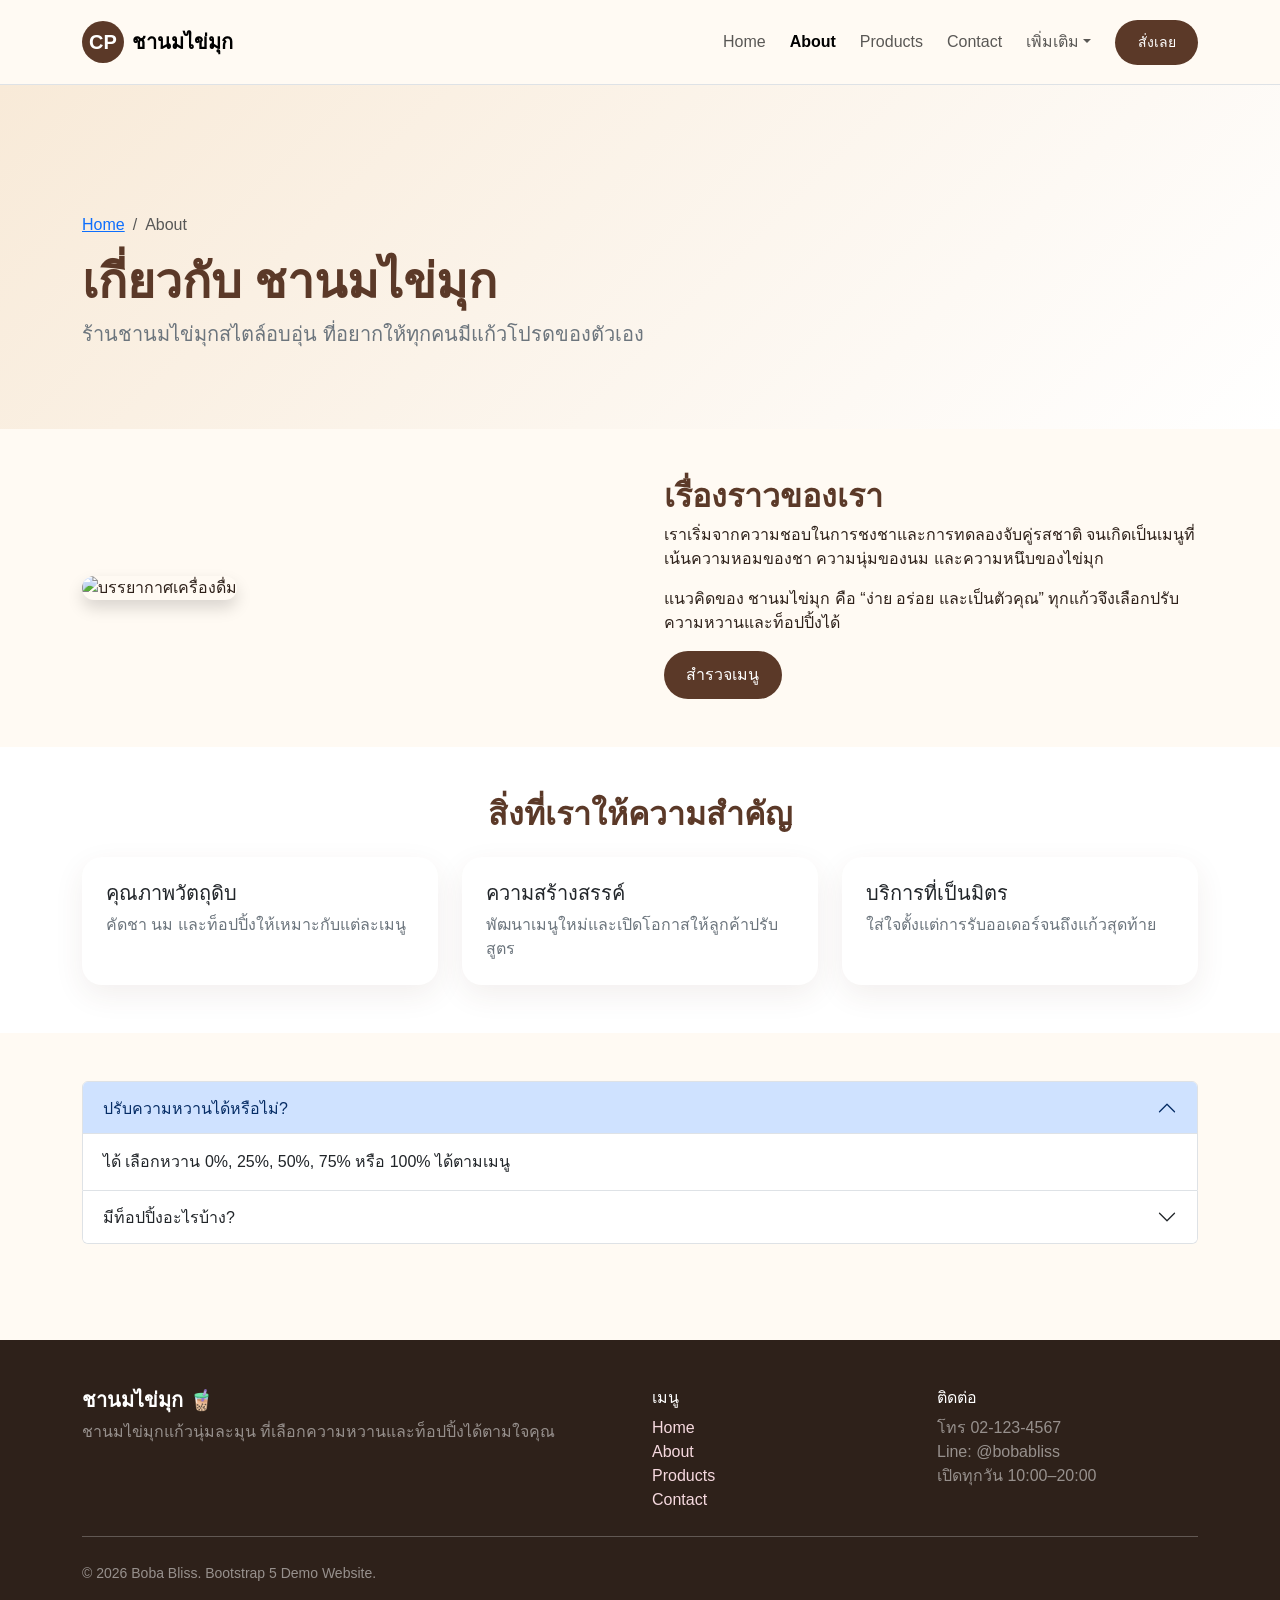
==== about.html @ ddce0447 "Initial commit" ====
<!doctype html>
<html lang="th">

<head>
  <meta charset="utf-8">
  <meta name="viewport" content="width=device-width, initial-scale=1">
  <title>About | ชานมไข่มุก</title>
  <link href="https://cdn.jsdelivr.net/npm/bootstrap@5.3.3/dist/css/bootstrap.min.css" rel="stylesheet">
  <link rel="stylesheet" href="css/style.css">
</head>

<body>

  <nav class="navbar navbar-expand-lg sticky-top border-bottom">
    <div class="container py-2">
      <a class="navbar-brand fw-bold d-flex align-items-center" href="index.html" data-page="index.html">
        <span class="brand-bubble">CP</span> ชานมไข่มุก
      </a>
      <button class="navbar-toggler" type="button" data-bs-toggle="collapse" data-bs-target="#mainNav"
        aria-controls="mainNav" aria-expanded="false" aria-label="เปิดเมนู">
        <span class="navbar-toggler-icon"></span>
      </button>
      <div class="collapse navbar-collapse" id="mainNav">
        <ul class="navbar-nav ms-auto align-items-lg-center gap-lg-2">
          <li class="nav-item"><a class="nav-link" href="index.html" data-page="index.html">Home</a></li>
          <li class="nav-item"><a class="nav-link active fw-semibold" href="about.html" data-page="about.html"
              aria-current="page">About</a></li>
          <li class="nav-item"><a class="nav-link" href="services.html" data-page="services.html">Products</a></li>
          <li class="nav-item"><a class="nav-link" href="contact.html" data-page="contact.html">Contact</a></li>
          <li class="nav-item dropdown">
            <a class="nav-link dropdown-toggle" href="#" role="button" data-bs-toggle="dropdown">เพิ่มเติม</a>
            <ul class="dropdown-menu dropdown-menu-end">
              <li><a class="dropdown-item" href="services.html" data-page="services.html">เมนูแนะนำ</a></li>
              <li><a class="dropdown-item" href="contact.html" data-page="contact.html">สั่งซื้อ / ติดต่อ</a></li>
            </ul>
          </li>
          <li class="nav-item ms-lg-2"><a class="btn btn-boba btn-sm" href="contact.html"
              data-page="contact.html">สั่งเลย</a></li>
        </ul>
      </div>
    </div>
  </nav>


  <section class="page-hero">
    <div class="container">
      <nav aria-label="breadcrumb">
        <ol class="breadcrumb">
          <li class="breadcrumb-item"><a href="index.html" data-page="index.html">Home</a></li>
          <li class="breadcrumb-item active">About</li>
        </ol>
      </nav>
      <h1 class="display-5 fw-bold section-title mt-3">เกี่ยวกับ ชานมไข่มุก</h1>
      <p class="lead text-secondary">ร้านชานมไข่มุกสไตล์อบอุ่น ที่อยากให้ทุกคนมีแก้วโปรดของตัวเอง</p>
    </div>
  </section>
  <section class="py-5">
    <div class="container">
      <div class="row align-items-center g-5">
        <div class="col-lg-6"><img class="img-fluid rounded-4 shadow"
            src="https://images.unsplash.com/photo-1525385133512-2f3bdd039054?auto=format&fit=crop&w=1200&q=85"
            alt="บรรยากาศเครื่องดื่ม"></div>
        <div class="col-lg-6">
          <h2 class="section-title">เรื่องราวของเรา</h2>
          <p>เราเริ่มจากความชอบในการชงชาและการทดลองจับคู่รสชาติ จนเกิดเป็นเมนูที่เน้นความหอมของชา ความนุ่มของนม
            และความหนึบของไข่มุก</p>
          <p>แนวคิดของ ชานมไข่มุก คือ “ง่าย อร่อย และเป็นตัวคุณ” ทุกแก้วจึงเลือกปรับความหวานและท็อปปิ้งได้</p><a
            class="btn btn-boba" href="services.html" data-page="services.html">สำรวจเมนู</a>
        </div>
      </div>
    </div>
  </section>
  <section class="py-5 bg-white">
    <div class="container">
      <h2 class="section-title text-center mb-4">สิ่งที่เราให้ความสำคัญ</h2>
      <div class="row g-4">
        <div class="col-md-4">
          <div class="card h-100 p-4">
            <h5>คุณภาพวัตถุดิบ</h5>
            <p class="text-secondary mb-0">คัดชา นม และท็อปปิ้งให้เหมาะกับแต่ละเมนู</p>
          </div>
        </div>
        <div class="col-md-4">
          <div class="card h-100 p-4">
            <h5>ความสร้างสรรค์</h5>
            <p class="text-secondary mb-0">พัฒนาเมนูใหม่และเปิดโอกาสให้ลูกค้าปรับสูตร</p>
          </div>
        </div>
        <div class="col-md-4">
          <div class="card h-100 p-4">
            <h5>บริการที่เป็นมิตร</h5>
            <p class="text-secondary mb-0">ใส่ใจตั้งแต่การรับออเดอร์จนถึงแก้วสุดท้าย</p>
          </div>
        </div>
      </div>
    </div>
  </section>
  <section class="py-5">
    <div class="container">
      <div class="accordion" id="aboutAccordion">
        <div class="accordion-item">
          <h2 class="accordion-header"><button class="accordion-button" data-bs-toggle="collapse"
              data-bs-target="#a1">ปรับความหวานได้หรือไม่?</button></h2>
          <div id="a1" class="accordion-collapse collapse show" data-bs-parent="#aboutAccordion">
            <div class="accordion-body">ได้ เลือกหวาน 0%, 25%, 50%, 75% หรือ 100% ได้ตามเมนู</div>
          </div>
        </div>
        <div class="accordion-item">
          <h2 class="accordion-header"><button class="accordion-button collapsed" data-bs-toggle="collapse"
              data-bs-target="#a2">มีท็อปปิ้งอะไรบ้าง?</button></h2>
          <div id="a2" class="accordion-collapse collapse" data-bs-parent="#aboutAccordion">
            <div class="accordion-body">ไข่มุกบราวน์ชูการ์ วุ้นมะพร้าว พุดดิ้ง และครีมชีส</div>
          </div>
        </div>
      </div>
    </div>
  </section>


  <footer class="pt-5 pb-4 mt-5">
    <div class="container">
      <div class="row g-4">
        <div class="col-md-6">
          <h5 class="fw-bold">ชานมไข่มุก 🧋</h5>
          <p class="mb-0 text-white-50">ชานมไข่มุกแก้วนุ่มละมุน ที่เลือกความหวานและท็อปปิ้งได้ตามใจคุณ</p>
        </div>
        <div class="col-md-3">
          <h6>เมนู</h6><a href="index.html">Home</a><br><a href="about.html">About</a><br><a
            href="services.html">Products</a><br><a href="contact.html">Contact</a>
        </div>
        <div class="col-md-3">
          <h6>ติดต่อ</h6>
          <p class="text-white-50 mb-0">โทร 02-123-4567<br>Line: @bobabliss<br>เปิดทุกวัน 10:00–20:00</p>
        </div>
      </div>
      <hr class="border-light opacity-25 my-4">
      <small class="text-white-50">© <span class="current-year"></span> Boba Bliss. Bootstrap 5 Demo Website.</small>
    </div>
  </footer>

  <script src="https://cdn.jsdelivr.net/npm/bootstrap@5.3.3/dist/js/bootstrap.bundle.min.js"></script>
  <script src="js/script.js"></script>
</body>

</html>
---- css/style.css ----
:root{
  --milk:#fffaf3;
  --brown:#5b3928;
  --tea:#8b5e3c;
  --pink:#eaa8b8;
  --cream:#f8ead8;
  --dark:#2e211a;
}
body{font-family:"Segoe UI",Tahoma,sans-serif;background:var(--milk);color:var(--dark);}
.navbar{background:rgba(255,250,243,.96)!important;backdrop-filter:blur(8px);}
.brand-bubble{width:42px;height:42px;border-radius:50%;background:var(--brown);display:inline-flex;align-items:center;justify-content:center;color:#fff;font-weight:700;margin-right:.5rem;}
.hero{min-height:72vh;background:linear-gradient(90deg,rgba(46,33,26,.78),rgba(46,33,26,.2)),url("https://images.unsplash.com/photo-1558857563-b371033873b8?auto=format&fit=crop&w=1800&q=85") center/cover;display:flex;align-items:center;color:#fff;}
.hero .badge{font-size:.9rem;}
.section-title{color:var(--brown);font-weight:800;}
.card{border:0;border-radius:1.25rem;overflow:hidden;box-shadow:0 10px 30px rgba(91,57,40,.08);}
.card img{object-fit:cover;}
.product-card img{height:230px;}
.feature-icon{width:56px;height:56px;border-radius:1rem;background:var(--cream);display:flex;align-items:center;justify-content:center;font-size:1.5rem;}
.btn-boba{background:var(--brown);color:#fff;border-radius:999px;padding:.75rem 1.4rem;border:0;}
.btn-boba:hover{background:#3f281d;color:#fff;}
.btn-pink{background:var(--pink);color:#2e211a;border-radius:999px;border:0;}
.page-hero{padding:8rem 0 4rem;background:linear-gradient(135deg,var(--cream),#fff);}
.breadcrumb{margin-bottom:0;}
.contact-box{background:#fff;border-radius:1.25rem;padding:2rem;box-shadow:0 10px 30px rgba(91,57,40,.08);}
footer{background:#2e211a;color:#fff;}
footer a{color:#f6d9df;text-decoration:none;}
.map-box{min-height:310px;border-radius:1.25rem;background:linear-gradient(135deg,#ead5bb,#c9a984);display:flex;align-items:center;justify-content:center;text-align:center;color:var(--brown);}
.carousel img{height:480px;object-fit:cover;}
@media(max-width:767px){.hero{min-height:65vh}.carousel img{height:300px}.hero h1{font-size:2.4rem;}}
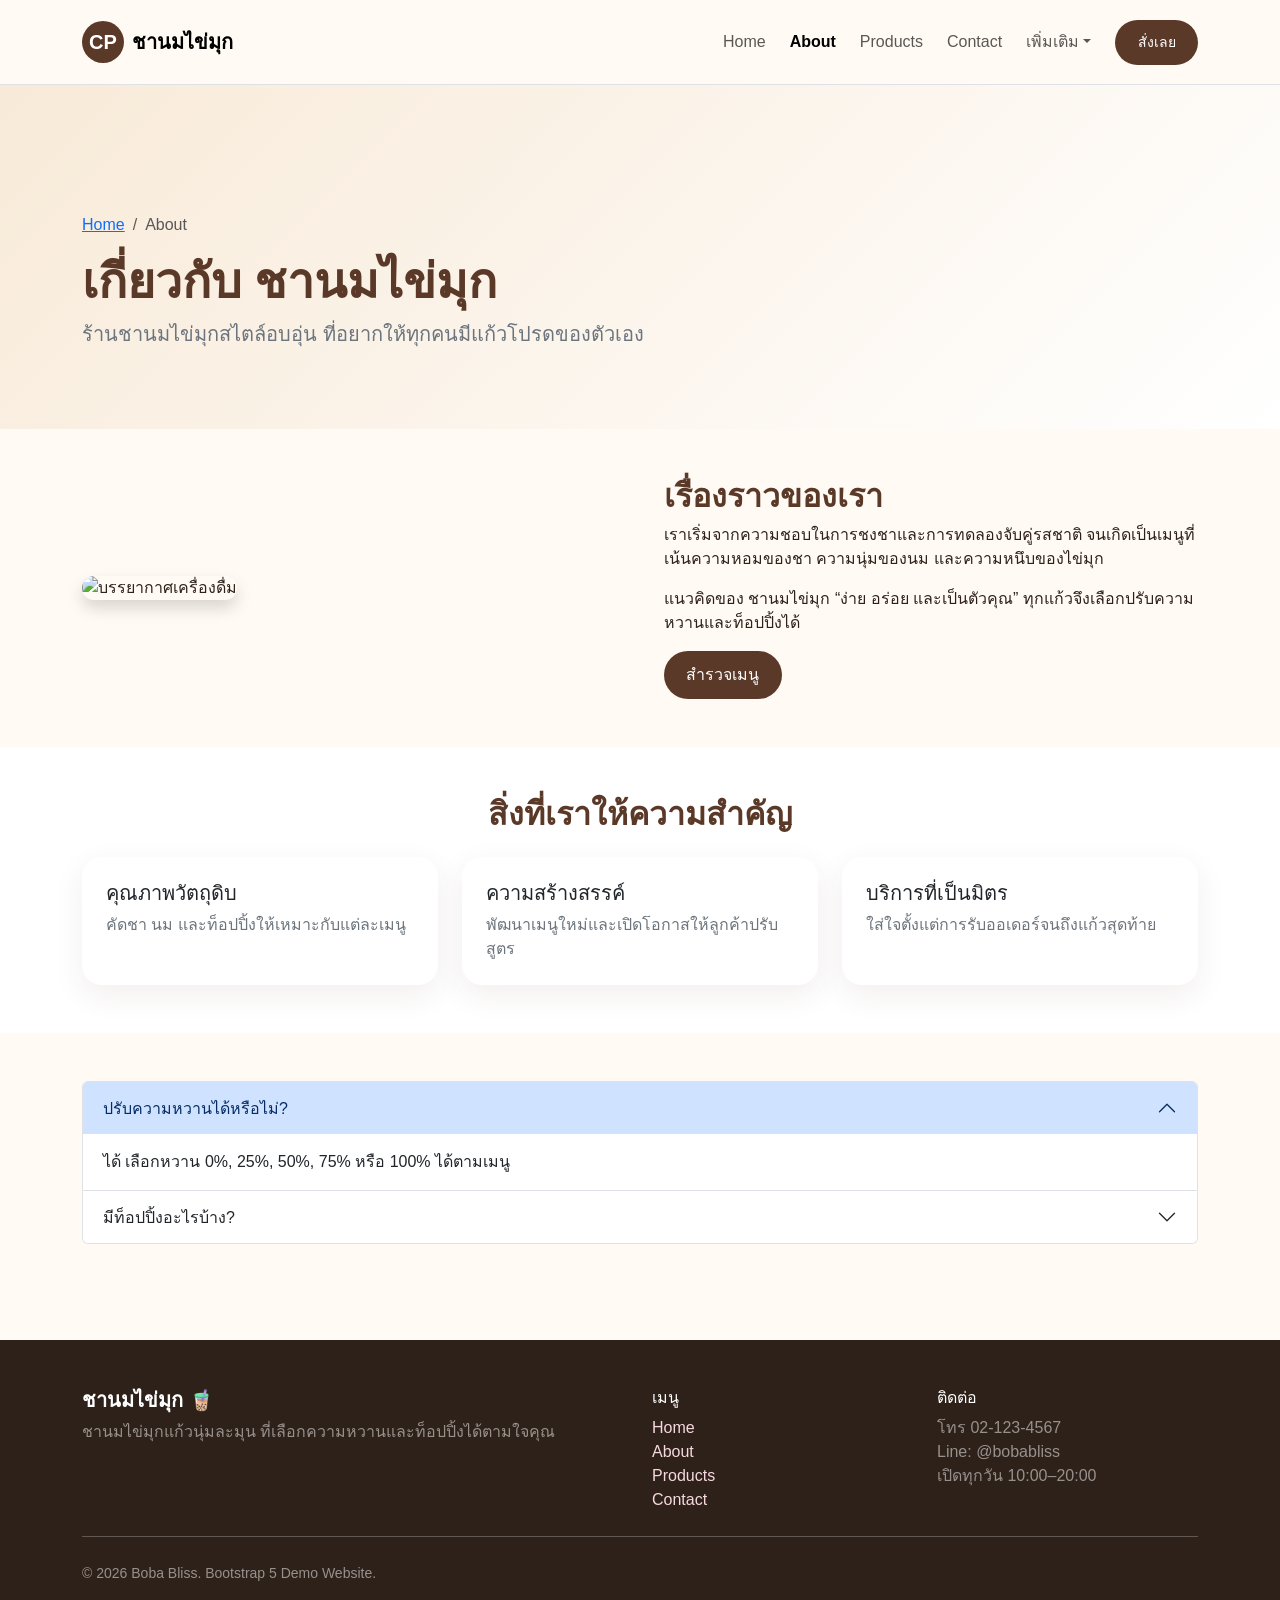
==== commit f05b8b1a: "update v1" ====
--- a/about.html
+++ b/about.html
@@ -64,7 +64,7 @@
           <h2 class="section-title">เรื่องราวของเรา</h2>
           <p>เราเริ่มจากความชอบในการชงชาและการทดลองจับคู่รสชาติ จนเกิดเป็นเมนูที่เน้นความหอมของชา ความนุ่มของนม
             และความหนึบของไข่มุก</p>
-          <p>แนวคิดของ ชานมไข่มุก คือ “ง่าย อร่อย และเป็นตัวคุณ” ทุกแก้วจึงเลือกปรับความหวานและท็อปปิ้งได้</p><a
+          <p>แนวคิดของ ชานมไข่มุก “ง่าย อร่อย และเป็นตัวคุณ” ทุกแก้วจึงเลือกปรับความหวานและท็อปปิ้งได้</p><a
             class="btn btn-boba" href="services.html" data-page="services.html">สำรวจเมนู</a>
         </div>
       </div>
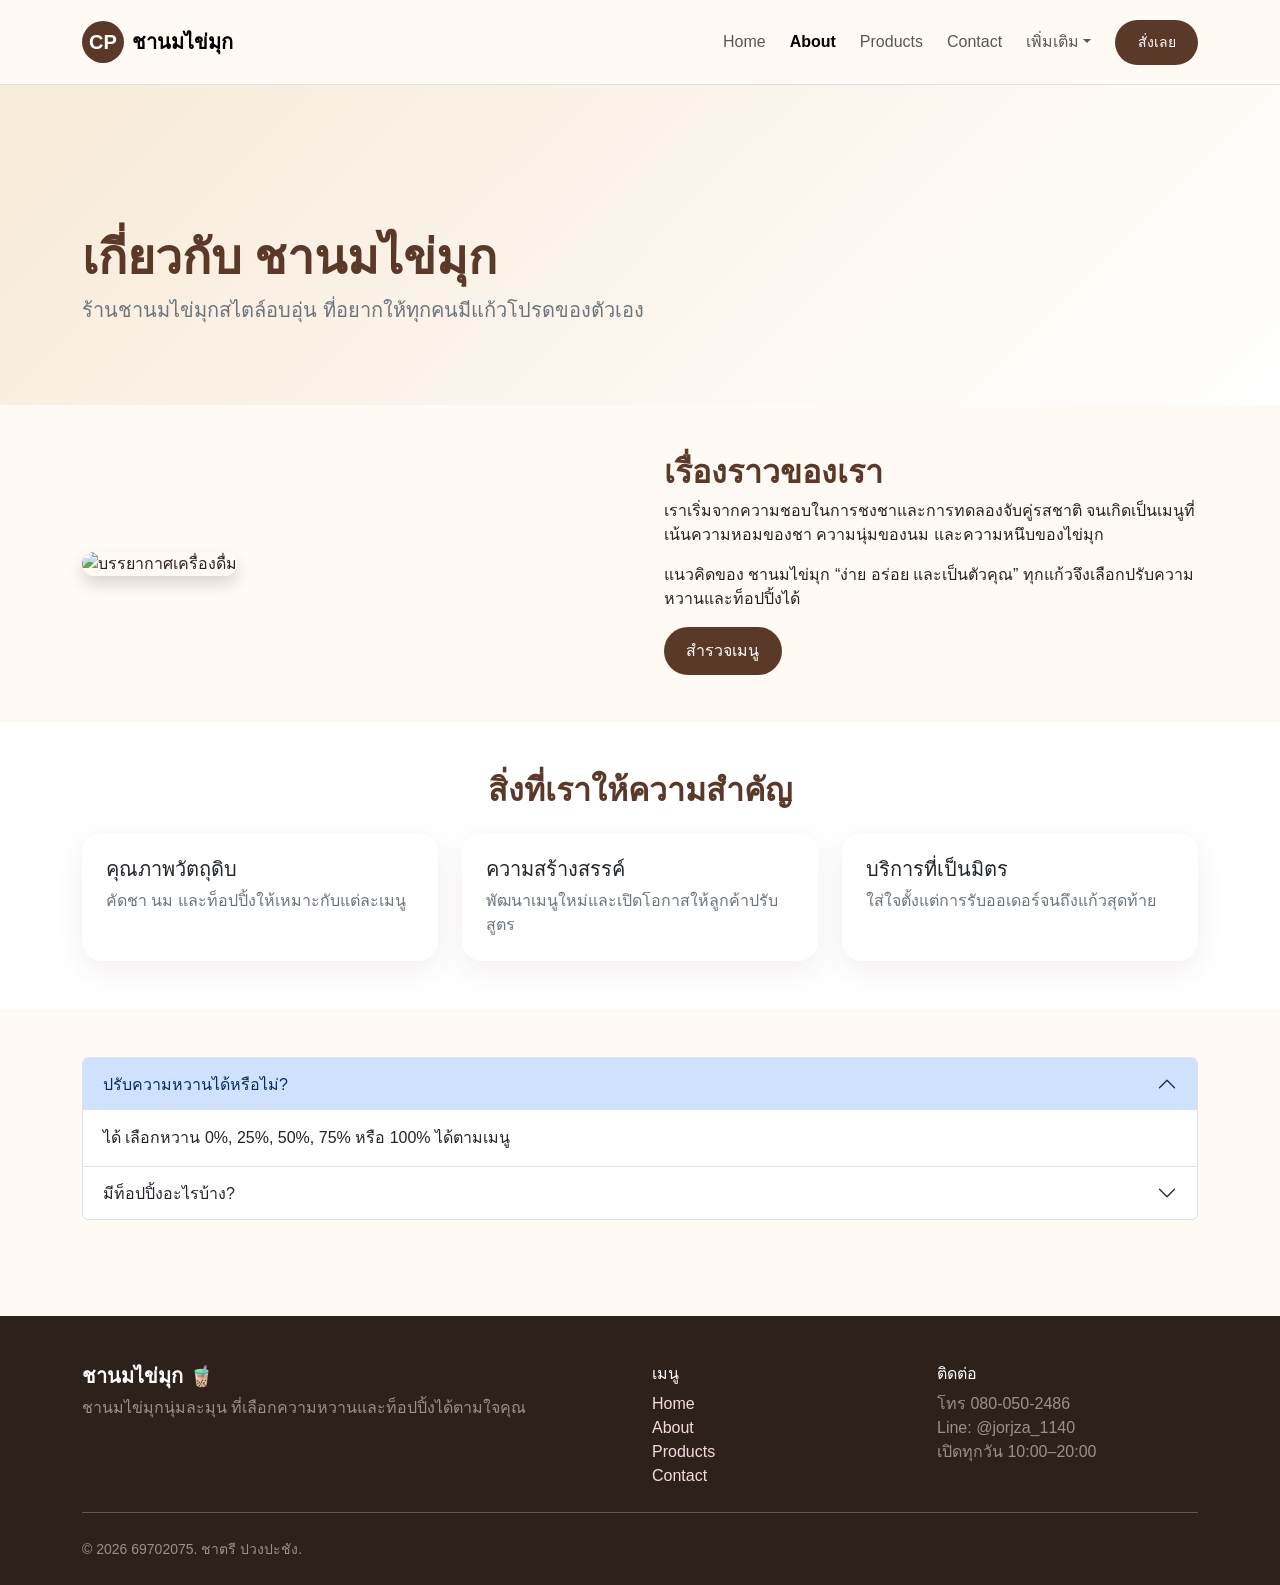
==== commit b788daef: "update v1" ====
--- a/about.html
+++ b/about.html
@@ -46,8 +46,6 @@
     <div class="container">
       <nav aria-label="breadcrumb">
         <ol class="breadcrumb">
-          <li class="breadcrumb-item"><a href="index.html" data-page="index.html">Home</a></li>
-          <li class="breadcrumb-item active">About</li>
         </ol>
       </nav>
       <h1 class="display-5 fw-bold section-title mt-3">เกี่ยวกับ ชานมไข่มุก</h1>
@@ -122,7 +120,7 @@
       <div class="row g-4">
         <div class="col-md-6">
           <h5 class="fw-bold">ชานมไข่มุก 🧋</h5>
-          <p class="mb-0 text-white-50">ชานมไข่มุกแก้วนุ่มละมุน ที่เลือกความหวานและท็อปปิ้งได้ตามใจคุณ</p>
+          <p class="mb-0 text-white-50">ชานมไข่มุกนุ่มละมุน ที่เลือกความหวานและท็อปปิ้งได้ตามใจคุณ</p>
         </div>
         <div class="col-md-3">
           <h6>เมนู</h6><a href="index.html">Home</a><br><a href="about.html">About</a><br><a
@@ -130,11 +128,11 @@
         </div>
         <div class="col-md-3">
           <h6>ติดต่อ</h6>
-          <p class="text-white-50 mb-0">โทร 02-123-4567<br>Line: @bobabliss<br>เปิดทุกวัน 10:00–20:00</p>
+          <p class="text-white-50 mb-0">โทร 080-050-2486<br>Line: @jorjza_1140<br>เปิดทุกวัน 10:00–20:00</p>
         </div>
       </div>
       <hr class="border-light opacity-25 my-4">
-      <small class="text-white-50">© <span class="current-year"></span> Boba Bliss. Bootstrap 5 Demo Website.</small>
+      <small class="text-white-50">© <span class="current-year"></span> 69702075. ชาตรี ปวงปะชัง.</small>
     </div>
   </footer>
 
